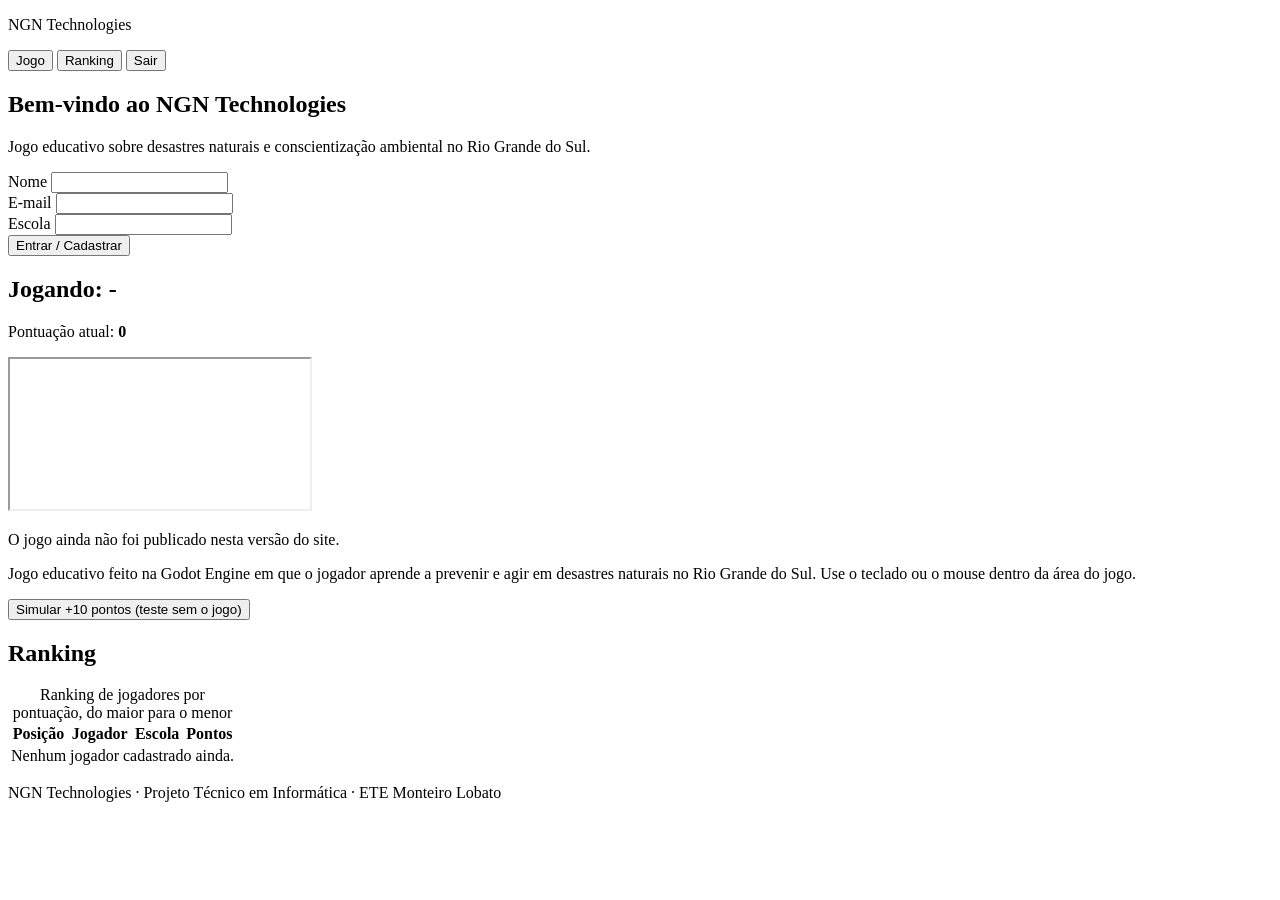
==== index.html @ a427495f "Adiciona jogo Cidade Resiliente (Godot web) Co-Authored-By: Claude Opus 5.5 <noreply@anthropic.com>" ====
<!DOCTYPE html>
<html lang="pt-BR">
<head>
<meta charset="UTF-8">
<meta name="viewport" content="width=device-width, initial-scale=1.0">
<title>NGN Technologies</title>
<meta name="description" content="Jogo educativo de conscientização ambiental e prevenção de desastres naturais para jovens do RS.">
<!-- Critério 4: favicon vazio evita o 404 vermelho de /favicon.ico no console -->
<link rel="icon" href="data:,">
<link rel="stylesheet" href="styles.css?v=2">
</head>
<body>
<header class="topbar">
  <p class="logo">NGN <span>Technologies</span></p>
  <nav aria-label="Navegação principal">
    <button type="button" class="nav-btn" data-target="tela-jogo">Jogo</button>
    <button type="button" class="nav-btn" data-target="tela-ranking">Ranking</button>
    <button type="button" class="nav-btn" id="btn-sair">Sair</button>
  </nav>
</header>

<main>

  <!-- TELA 1: LOGIN / CADASTRO -->
  <section id="tela-login" class="tela">
    <h1>Bem-vindo ao NGN Technologies</h1>
    <p>Jogo educativo sobre desastres naturais e conscientização ambiental no Rio Grande do Sul.</p>

    <form id="form-auth" novalidate>
      <div class="campo">
        <label for="nome">Nome</label>
        <input type="text" id="nome" name="nome" required minlength="2" autocomplete="name">
      </div>
      <div class="campo">
        <label for="email">E-mail</label>
        <input type="email" id="email" name="email" required autocomplete="email">
      </div>
      <div class="campo">
        <label for="escola">Escola</label>
        <input type="text" id="escola" name="escola" autocomplete="organization">
      </div>
      <button type="submit" class="btn-primario">Entrar / Cadastrar</button>
      <p id="auth-feedback" role="status" aria-live="polite"></p>
    </form>
  </section>

  <!-- TELA 2: JOGO -->
  <section id="tela-jogo" class="tela oculta">
    <h1>Jogando: <span id="jogador-nome">-</span></h1>
    <p>Pontuação atual: <strong id="jogador-pontos">0</strong></p>

    <!--
      Export HTML5 do Godot fica em godot/ (index.html/js/wasm/pck).
      O iframe isola o canvas e o teclado do Godot da página: os forms e
      botões daqui continuam com preventDefault() (critério 2).
      O src é preenchido pelo script.js só quando a tela do jogo abre,
      para o Godot não iniciar escondido num iframe de tamanho zero.
    -->
    <div class="jogo-embed">
      <iframe id="jogo-frame" class="oculta" data-src="godot/index.html"
              title="Jogo NGN Technologies: conscientização ambiental e prevenção de desastres naturais"
              aria-describedby="jogo-descricao" allow="autoplay; fullscreen"></iframe>
      <p id="jogo-placeholder">O jogo ainda não foi publicado nesta versão do site.</p>
    </div>
    <!-- Critério 5: texto alternativo do jogo para leitores de tela -->
    <p id="jogo-descricao" class="sr-only">Jogo educativo feito na Godot Engine em que o jogador aprende a prevenir e agir em desastres naturais no Rio Grande do Sul. Use o teclado ou o mouse dentro da área do jogo.</p>

    <button type="button" id="btn-simular-pontos" class="btn-secundario">Simular +10 pontos (teste sem o jogo)</button>
    <p id="jogo-feedback" role="status" aria-live="polite"></p>
  </section>

  <!-- TELA 3: RANKING -->
  <section id="tela-ranking" class="tela oculta">
    <h1>Ranking</h1>
    <table>
      <caption class="sr-only">Ranking de jogadores por pontuação, do maior para o menor</caption>
      <thead>
        <tr><th scope="col">Posição</th><th scope="col">Jogador</th><th scope="col">Escola</th><th scope="col">Pontos</th></tr>
      </thead>
      <tbody id="ranking-corpo">
        <tr><td colspan="4">Nenhum jogador cadastrado ainda.</td></tr>
      </tbody>
    </table>
  </section>

</main>

<footer>
  <p>NGN Technologies &middot; Projeto Técnico em Informática &middot; ETE Monteiro Lobato</p>
</footer>

<script src="script.js?v=2"></script>
</body>
</html>
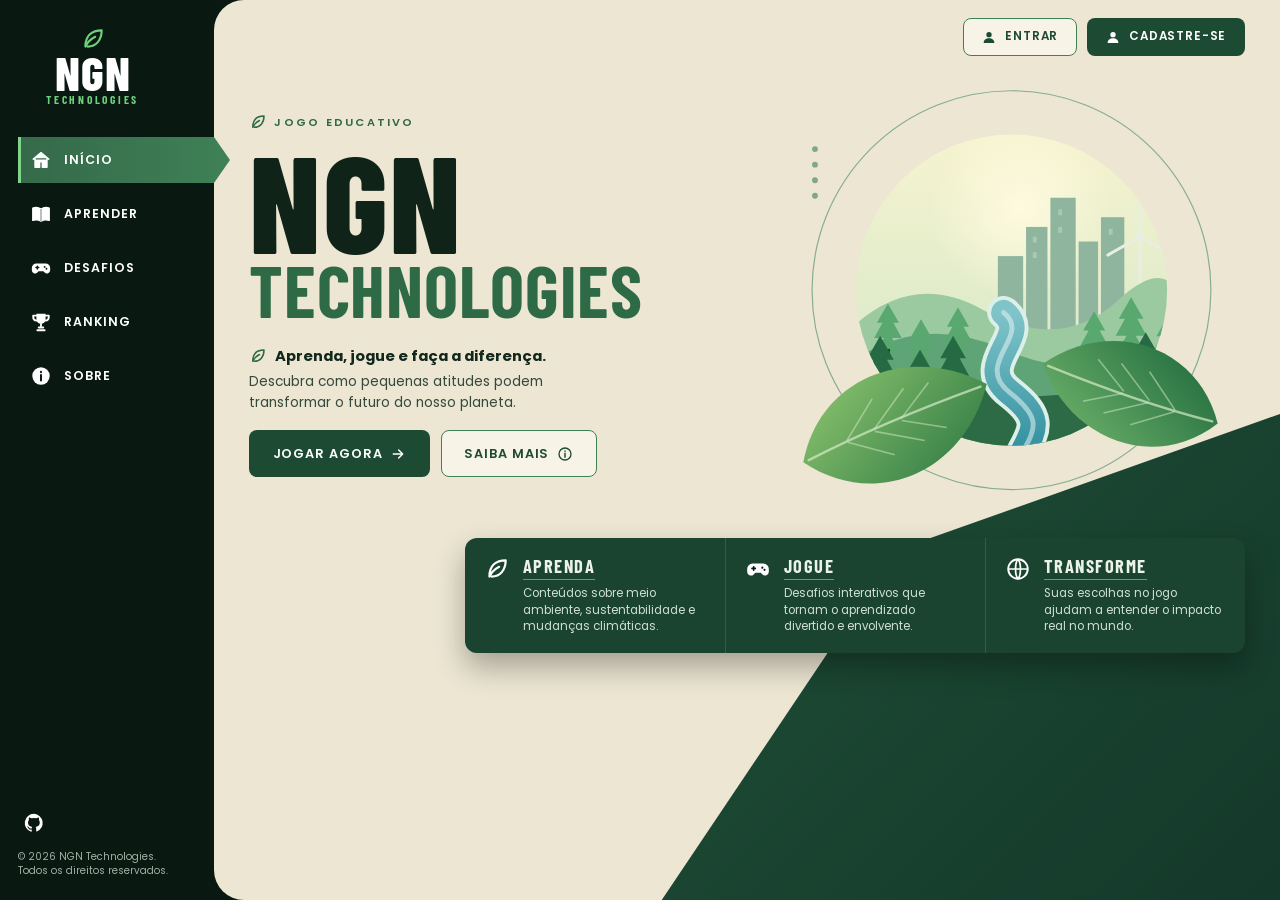
==== commit 0574c257: "Atualiza site: novo layout, estilos, script, README e fontes locais Co-Authored-By: Claude Opus 5.5 " ====
--- a/index.html
+++ b/index.html
@@ -5,90 +5,423 @@
 <meta name="viewport" content="width=device-width, initial-scale=1.0">
 <title>NGN Technologies</title>
 <meta name="description" content="Jogo educativo de conscientização ambiental e prevenção de desastres naturais para jovens do RS.">
+<meta name="theme-color" content="#0a1812">
 <!-- Critério 4: favicon vazio evita o 404 vermelho de /favicon.ico no console -->
 <link rel="icon" href="data:,">
-<link rel="stylesheet" href="styles.css?v=2">
+<!-- O número depois de ?v= sobe a cada mudança, para o navegador não usar CSS/JS antigo em cache -->
+<link rel="stylesheet" href="styles.css?v=4">
 </head>
-<body>
-<header class="topbar">
-  <p class="logo">NGN <span>Technologies</span></p>
-  <nav aria-label="Navegação principal">
-    <button type="button" class="nav-btn" data-target="tela-jogo">Jogo</button>
-    <button type="button" class="nav-btn" data-target="tela-ranking">Ranking</button>
-    <button type="button" class="nav-btn" id="btn-sair">Sair</button>
-  </nav>
-</header>
-
-<main>
-
-  <!-- TELA 1: LOGIN / CADASTRO -->
-  <section id="tela-login" class="tela">
-    <h1>Bem-vindo ao NGN Technologies</h1>
-    <p>Jogo educativo sobre desastres naturais e conscientização ambiental no Rio Grande do Sul.</p>
-
-    <form id="form-auth" novalidate>
-      <div class="campo">
-        <label for="nome">Nome</label>
-        <input type="text" id="nome" name="nome" required minlength="2" autocomplete="name">
+<body data-tela="tela-inicio">
+<a class="pular" href="#conteudo">Ir para o conteúdo</a>
+
+<!-- Ícones e ilustração reutilizados na página -->
+<svg width="0" height="0" style="position:absolute" aria-hidden="true" focusable="false">
+  <defs>
+    <linearGradient id="g-ceu" x1="0" y1="0" x2="0" y2="1"><stop offset="0" stop-color="#f6f3cf"/><stop offset="1" stop-color="#cfe6c8"/></linearGradient>
+    <radialGradient id="g-sol" cx=".5" cy=".5" r=".5"><stop offset="0" stop-color="#fffbe0" stop-opacity=".95"/><stop offset="1" stop-color="#fffbe0" stop-opacity="0"/></radialGradient>
+    <linearGradient id="g-rio" x1="0" y1="0" x2="0" y2="1"><stop offset="0" stop-color="#7fc4c9"/><stop offset="1" stop-color="#2c8c9c"/></linearGradient>
+    <linearGradient id="g-folha" x1="0" y1="0" x2="1" y2="1"><stop offset="0" stop-color="#8cc46e"/><stop offset="1" stop-color="#2f7a44"/></linearGradient>
+    <linearGradient id="g-folha2" x1="1" y1="0" x2="0" y2="1"><stop offset="0" stop-color="#6fb36a"/><stop offset="1" stop-color="#1f6a3e"/></linearGradient>
+    <clipPath id="c-disco"><circle cx="240" cy="215" r="160"/></clipPath>
+    <symbol id="pino" viewBox="0 0 24 40"><path d="M12 0l8 14h-4l6 11H15l5 9H4l5-9H2l6-11H4z" fill="currentColor"/><rect x="10.5" y="33" width="3" height="7" fill="#26402c"/></symbol>
+  </defs>
+
+  <!-- Ilustração redonda (folhas, cidade, rio, turbina eólica) -->
+  <symbol id="arte" viewBox="0 0 480 440">
+    <circle cx="240" cy="215" r="205" fill="none" stroke="#86ad8f" stroke-width="1.2"/>
+    <g fill="#7fa88a"><circle cx="38" cy="70" r="3"/><circle cx="38" cy="86" r="3"/><circle cx="38" cy="102" r="3"/><circle cx="38" cy="118" r="3"/></g>
+    <circle cx="240" cy="215" r="160" fill="url(#g-ceu)"/>
+    <g clip-path="url(#c-disco)">
+      <circle cx="250" cy="130" r="95" fill="url(#g-sol)"/>
+      <!-- cidade ao fundo -->
+      <g fill="#8fb59f"><rect x="255" y="150" width="22" height="110"/><rect x="280" y="120" width="26" height="140"/><rect x="309" y="165" width="20" height="95"/><rect x="332" y="140" width="24" height="120"/><rect x="226" y="180" width="26" height="80"/></g>
+      <g fill="#a9c9b3"><rect x="262" y="160" width="4" height="6"/><rect x="262" y="176" width="4" height="6"/><rect x="288" y="132" width="4" height="6"/><rect x="288" y="150" width="4" height="6"/><rect x="340" y="152" width="4" height="6"/></g>
+      <!-- turbina eólica -->
+      <g stroke="#e9efe0" stroke-width="3" stroke-linecap="round"><path d="M372 250V160"/><path d="M372 160l0-38M372 160l33 19M372 160l-33 19"/></g>
+      <circle cx="372" cy="160" r="4" fill="#e9efe0"/>
+      <!-- colinas -->
+      <path d="M60 270Q130 190 210 235T350 225T420 250V380H60Z" fill="#9ccaa0"/>
+      <path d="M60 300Q140 235 230 275T400 270V380H60Z" fill="#5fa476"/>
+      <!-- floresta -->
+      <path d="M60 322Q130 288 200 312T330 312T420 322V380H60Z" fill="#2c6b46"/>
+      <g color="#58a870"><use href="#pino" x="96" y="228" width="34" height="58"/><use href="#pino" x="132" y="244" width="30" height="52"/><use href="#pino" x="168" y="232" width="34" height="58"/><use href="#pino" x="308" y="236" width="34" height="58"/><use href="#pino" x="344" y="222" width="38" height="64"/><use href="#pino" x="384" y="244" width="30" height="52"/></g>
+      <g color="#256a43"><use href="#pino" x="84" y="262" width="42" height="70"/><use href="#pino" x="128" y="276" width="36" height="60"/><use href="#pino" x="160" y="262" width="40" height="66"/><use href="#pino" x="318" y="268" width="40" height="66"/><use href="#pino" x="356" y="258" width="44" height="74"/><use href="#pino" x="396" y="276" width="34" height="58"/></g>
+      <!-- rio -->
+      <path d="M232 238C262 262 200 290 238 320S262 360 246 392" fill="none" stroke="#dcefe8" stroke-width="34" stroke-linecap="round"/>
+      <path d="M232 238C262 262 200 290 238 320S262 360 246 392" fill="none" stroke="url(#g-rio)" stroke-width="26" stroke-linecap="round"/>
+      <path d="M232 238C262 262 200 290 238 320S262 360 246 392" fill="none" stroke="#e6f5f2" stroke-opacity=".55" stroke-width="5" stroke-linecap="round"/>
+    </g>
+    <!-- folhas grandes na frente -->
+    <g transform="translate(26 392) rotate(-22)">
+      <path d="M0 0C50-78 150-70 205-4C150 72 50 74 0 0Z" fill="url(#g-folha)"/>
+      <path d="M6 0C70-6 140-6 198-4" fill="none" stroke="#d6ecc8" stroke-width="2.5" stroke-linecap="round" stroke-opacity=".7"/>
+      <path d="M50-4l40-30M80-4l44-28M110-4l40-24M50-2l40 30M80-2l44 28M110-2l40 24" stroke="#d6ecc8" stroke-width="1.6" stroke-opacity=".5" fill="none"/>
+    </g>
+    <g transform="translate(452 352) rotate(-160)">
+      <path d="M0 0C46-72 140-66 190-4C140 66 46 68 0 0Z" fill="url(#g-folha2)"/>
+      <path d="M6 0C66-6 130-6 184-4" fill="none" stroke="#d6ecc8" stroke-width="2.5" stroke-linecap="round" stroke-opacity=".7"/>
+      <path d="M46-4l38-28M74-4l40-26M102-4l36-22M46-2l38 28M74-2l40 26M102-2l36 22" stroke="#d6ecc8" stroke-width="1.6" stroke-opacity=".5" fill="none"/>
+    </g>
+  </symbol>
+
+  <!-- Ícones -->
+  <symbol id="i-folha" viewBox="0 0 24 24"><path d="M5 19C5 9 11 4 20 4c0 9-5 15-13 15M5 19c2-4 5-7 9-9" fill="none" stroke="currentColor" stroke-width="2" stroke-linecap="round" stroke-linejoin="round"/></symbol>
+  <symbol id="i-casa" viewBox="0 0 24 24"><path d="M3 11.5L12 4l9 7.5M5.5 10v10h5v-6h3v6h5V10" fill="currentColor" stroke="currentColor" stroke-width="1.6" stroke-linejoin="round"/></symbol>
+  <symbol id="i-livro" viewBox="0 0 24 24"><path d="M3 5.5C5.5 4.5 9 4.5 12 6.5c3-2 6.500-2 9-1V19c-2.500-1-6-1-9 1-3-2-6.500-2-9-1z" fill="currentColor" stroke="currentColor" stroke-width="1.4" stroke-linejoin="round"/><path d="M12 6.500V20" stroke="#0a1812" stroke-width="1.2" opacity=".5"/></symbol>
+  <symbol id="i-controle" viewBox="0 0 24 24"><path d="M7 7h10a5 5 0 015 5v2.500a3.500 3.500 0 01-6 2.400L14.500 15.500h-5L8 17a3.500 3.500 0 01-6-2.500V12a5 5 0 015-5z" fill="currentColor"/><path d="M8 10v3M6.500 11.500h3" stroke="#0a1812" stroke-width="1.600" stroke-linecap="round"/><circle cx="16" cy="10.800" r="1" fill="#0a1812"/><circle cx="18" cy="12.800" r="1" fill="#0a1812"/></symbol>
+  <symbol id="i-trofeu" viewBox="0 0 24 24"><path d="M7 3h10v6a5 5 0 01-10 0z" fill="currentColor"/><path d="M7 5H3.500v1.500A4 4 0 007.200 10.500M17 5h3.500v1.500a4 4 0 01-3.700 4M12 14v4M8 21h8M9.500 18h5" fill="none" stroke="currentColor" stroke-width="2" stroke-linecap="round" stroke-linejoin="round"/></symbol>
+  <symbol id="i-info" viewBox="0 0 24 24"><circle cx="12" cy="12" r="9.500" fill="currentColor"/><path d="M12 11v6M12 7.500v.5" stroke="#0a1812" stroke-width="2.200" stroke-linecap="round"/></symbol>
+  <symbol id="i-info-o" viewBox="0 0 24 24"><circle cx="12" cy="12" r="9" fill="none" stroke="currentColor" stroke-width="2"/><path d="M12 11v6M12 7.500v.5" stroke="currentColor" stroke-width="2.200" stroke-linecap="round"/></symbol>
+  <symbol id="i-globo" viewBox="0 0 24 24"><circle cx="12" cy="12" r="9" fill="none" stroke="currentColor" stroke-width="1.800"/><path d="M3 12h18M12 3c3 3 3 15 0 18M12 3c-3 3-3 15 0 18" fill="none" stroke="currentColor" stroke-width="1.600"/></symbol>
+  <symbol id="i-nuvem" viewBox="0 0 24 24"><path d="M7 15a4 4 0 010-8 5 5 0 019.500 1A3.500 3.500 0 0117 15z" fill="currentColor"/><path d="M12.500 14l-2 3.500h3l-2 3.500" fill="none" stroke="currentColor" stroke-width="1.800" stroke-linecap="round" stroke-linejoin="round"/></symbol>
+  <symbol id="i-broto" viewBox="0 0 24 24"><path d="M12 21v-9M12 12c0-4-3-6-7-6 0 4 3 6 7 6zM12 14c0-3.500 2.500-5.500 7-5.500 0 3.500-3 5.500-7 5.500z" fill="none" stroke="currentColor" stroke-width="1.900" stroke-linecap="round" stroke-linejoin="round"/></symbol>
+  <symbol id="i-mapa" viewBox="0 0 24 24"><path d="M12 21s-6.500-6-6.500-11a6.500 6.500 0 0113 0c0 5-6.500 11-6.500 11z" fill="none" stroke="currentColor" stroke-width="1.900" stroke-linejoin="round"/><circle cx="12" cy="10" r="2.400" fill="currentColor"/></symbol>
+  <symbol id="i-gota" viewBox="0 0 24 24"><path d="M12 3c4 5 6 8 6 11a6 6 0 01-12 0c0-3 2-6 6-11z" fill="currentColor"/></symbol>
+  <symbol id="i-escudo" viewBox="0 0 24 24"><path d="M12 3l8 3v6c0 5-3.500 8-8 9-4.500-1-8-4-8-9V6z" fill="currentColor"/><path d="M8.500 12l2.500 2.500 4.500-5" fill="none" stroke="#fff" stroke-width="1.800" stroke-linecap="round" stroke-linejoin="round"/></symbol>
+  <symbol id="i-capelo" viewBox="0 0 24 24"><path d="M12 4L2 9l10 5 10-5z" fill="currentColor"/><path d="M6 12v4.500c0 1.500 2.700 3 6 3s6-1.500 6-3V12" fill="none" stroke="currentColor" stroke-width="1.800"/></symbol>
+  <symbol id="i-pessoas" viewBox="0 0 24 24"><circle cx="8" cy="8" r="3.200" fill="currentColor"/><circle cx="17" cy="9" r="2.600" fill="currentColor"/><path d="M2 20c0-3.800 2.700-6 6-6s6 2.200 6 6zM14.500 20c.2-2.600 1.800-4.500 4.500-4.500 2 0 3.200 1 3.500 4.500z" fill="currentColor"/></symbol>
+  <symbol id="i-usuario" viewBox="0 0 24 24"><circle cx="12" cy="8.500" r="4" fill="currentColor"/><path d="M4 21c0-4.500 3.500-7 8-7s8 2.500 8 7z" fill="currentColor"/></symbol>
+  <symbol id="i-seta" viewBox="0 0 24 24"><path d="M5 12h14M13 6l6 6-6 6" fill="none" stroke="currentColor" stroke-width="2.200" stroke-linecap="round" stroke-linejoin="round"/></symbol>
+  <symbol id="i-sair" viewBox="0 0 24 24"><path d="M10 4H5v16h5M15 8l4 4-4 4M19 12H9" fill="none" stroke="currentColor" stroke-width="2" stroke-linecap="round" stroke-linejoin="round"/></symbol>
+  <symbol id="i-github" viewBox="0 0 24 24"><path d="M12 2a10 10 0 00-3.200 19.500c.5.100.7-.2.7-.5v-1.800c-2.800.6-3.400-1.200-3.400-1.200-.5-1.200-1.100-1.500-1.100-1.500-.9-.6.100-.6.100-.6 1 .1 1.500 1 1.500 1 .9 1.500 2.400 1.100 2.900.8.100-.7.400-1.100.6-1.400-2.200-.3-4.600-1.100-4.600-5 0-1.100.4-2 1-2.700-.1-.3-.4-1.300.1-2.700 0 0 .8-.3 2.800 1a9.600 9.600 0 015 0c1.900-1.300 2.800-1 2.800-1 .5 1.400.2 2.400.1 2.700.6.700 1 1.600 1 2.700 0 3.900-2.400 4.700-4.600 5 .4.300.7.900.7 1.800v2.700c0 .3.200.6.700.5A10 10 0 0012 2z" fill="currentColor"/></symbol>
+</svg>
+
+<div class="app">
+
+  <!-- MENU LATERAL (vira barra inferior no celular) -->
+  <aside class="lateral">
+    <p class="logo">
+      <svg class="logo-folha" aria-hidden="true"><use href="#i-folha"/></svg>
+      <span class="logo-ngn">NGN</span>
+      <small>TECHNOLOGIES</small>
+    </p>
+    <nav aria-label="Navegação principal">
+      <button type="button" class="nav-btn" data-target="tela-inicio"><svg aria-hidden="true"><use href="#i-casa"/></svg><span>Início</span></button>
+      <button type="button" class="nav-btn" data-target="tela-aprender"><svg aria-hidden="true"><use href="#i-livro"/></svg><span>Aprender</span></button>
+      <button type="button" class="nav-btn" data-target="tela-jogo"><svg aria-hidden="true"><use href="#i-controle"/></svg><span>Desafios</span></button>
+      <button type="button" class="nav-btn" data-target="tela-ranking"><svg aria-hidden="true"><use href="#i-trofeu"/></svg><span>Ranking</span></button>
+      <button type="button" class="nav-btn" data-target="tela-sobre"><svg aria-hidden="true"><use href="#i-info"/></svg><span>Sobre</span></button>
+    </nav>
+    <div class="lateral-rodape">
+      <a class="social" href="https://github.com/CAVMFERWI/tcc" target="_blank" rel="noopener noreferrer" aria-label="Código do projeto no GitHub (abre em nova aba)"><svg aria-hidden="true"><use href="#i-github"/></svg></a>
+      <p>&copy; 2026 NGN Technologies.<br>Todos os direitos reservados.</p>
+    </div>
+  </aside>
+
+  <div class="coluna">
+    <!-- formas diagonais decorativas (aparecem em Início e Sobre) -->
+    <div class="formas" aria-hidden="true"><span class="forma-preta"></span><span class="forma-verde"></span></div>
+
+    <header class="topo">
+      <p class="logo logo-mobile" aria-hidden="true">
+        <svg class="logo-folha"><use href="#i-folha"/></svg>
+        <span class="logo-ngn">NGN</span>
+      </p>
+      <div class="topo-acoes">
+        <!-- Visitante -->
+        <div id="auth-visitante" class="grupo">
+          <button type="button" class="btn btn-claro" id="abrir-entrar"><svg aria-hidden="true"><use href="#i-usuario"/></svg>Entrar</button>
+          <button type="button" class="btn btn-escuro" id="abrir-cadastro"><svg aria-hidden="true"><use href="#i-usuario"/></svg>Cadastre-se</button>
+        </div>
+        <!-- Jogador logado -->
+        <div id="auth-logado" class="grupo oculta">
+          <p class="chip" aria-live="polite"><svg aria-hidden="true"><use href="#i-usuario"/></svg><span id="chip-nome">-</span><b id="chip-pontos">0</b><span class="pts">pts</span></p>
+          <button type="button" class="btn btn-escuro" id="btn-sair"><svg aria-hidden="true"><use href="#i-sair"/></svg>Sair</button>
+        </div>
       </div>
-      <div class="campo">
-        <label for="email">E-mail</label>
-        <input type="email" id="email" name="email" required autocomplete="email">
-      </div>
-      <div class="campo">
-        <label for="escola">Escola</label>
-        <input type="text" id="escola" name="escola" autocomplete="organization">
-      </div>
-      <button type="submit" class="btn-primario">Entrar / Cadastrar</button>
-      <p id="auth-feedback" role="status" aria-live="polite"></p>
-    </form>
-  </section>
-
-  <!-- TELA 2: JOGO -->
-  <section id="tela-jogo" class="tela oculta">
-    <h1>Jogando: <span id="jogador-nome">-</span></h1>
-    <p>Pontuação atual: <strong id="jogador-pontos">0</strong></p>
-
-    <!--
-      Export HTML5 do Godot fica em godot/ (index.html/js/wasm/pck).
-      O iframe isola o canvas e o teclado do Godot da página: os forms e
-      botões daqui continuam com preventDefault() (critério 2).
-      O src é preenchido pelo script.js só quando a tela do jogo abre,
-      para o Godot não iniciar escondido num iframe de tamanho zero.
-    -->
-    <div class="jogo-embed">
-      <iframe id="jogo-frame" class="oculta" data-src="godot/index.html"
-              title="Jogo NGN Technologies: conscientização ambiental e prevenção de desastres naturais"
-              aria-describedby="jogo-descricao" allow="autoplay; fullscreen"></iframe>
-      <p id="jogo-placeholder">O jogo ainda não foi publicado nesta versão do site.</p>
-    </div>
-    <!-- Critério 5: texto alternativo do jogo para leitores de tela -->
-    <p id="jogo-descricao" class="sr-only">Jogo educativo feito na Godot Engine em que o jogador aprende a prevenir e agir em desastres naturais no Rio Grande do Sul. Use o teclado ou o mouse dentro da área do jogo.</p>
-
-    <button type="button" id="btn-simular-pontos" class="btn-secundario">Simular +10 pontos (teste sem o jogo)</button>
-    <p id="jogo-feedback" role="status" aria-live="polite"></p>
-  </section>
-
-  <!-- TELA 3: RANKING -->
-  <section id="tela-ranking" class="tela oculta">
-    <h1>Ranking</h1>
-    <table>
-      <caption class="sr-only">Ranking de jogadores por pontuação, do maior para o menor</caption>
-      <thead>
-        <tr><th scope="col">Posição</th><th scope="col">Jogador</th><th scope="col">Escola</th><th scope="col">Pontos</th></tr>
-      </thead>
-      <tbody id="ranking-corpo">
-        <tr><td colspan="4">Nenhum jogador cadastrado ainda.</td></tr>
-      </tbody>
-    </table>
-  </section>
-
-</main>
-
-<footer>
-  <p>NGN Technologies &middot; Projeto Técnico em Informática &middot; ETE Monteiro Lobato</p>
-</footer>
-
-<script src="script.js?v=2"></script>
+    </header>
+
+    <main id="conteudo" tabindex="-1">
+
+      <!-- ===== INÍCIO ===== -->
+      <section id="tela-inicio" class="tela" aria-labelledby="t-inicio">
+        <div class="hero">
+          <div class="hero-texto">
+            <p class="selo"><svg aria-hidden="true"><use href="#i-folha"/></svg>Jogo educativo</p>
+            <h1 id="t-inicio" tabindex="-1"><span class="h1-ngn">NGN</span><span class="h1-tech">Technologies</span></h1>
+            <p class="tagline"><svg aria-hidden="true"><use href="#i-folha"/></svg>Aprenda, jogue e faça a diferença.</p>
+            <p class="hero-p">Descubra como pequenas atitudes podem transformar o futuro do nosso planeta.</p>
+            <div class="hero-botoes">
+              <button type="button" class="btn btn-escuro btn-grande" data-ir="tela-jogo">Jogar agora<svg aria-hidden="true"><use href="#i-seta"/></svg></button>
+              <button type="button" class="btn btn-claro btn-grande" data-ir="tela-sobre">Saiba mais<svg aria-hidden="true"><use href="#i-info-o"/></svg></button>
+            </div>
+          </div>
+          <div class="hero-arte">
+            <svg viewBox="0 0 480 440" role="img" aria-label="Ilustração de um círculo com cidade, floresta, rio e turbina eólica entre duas grandes folhas"><use href="#arte"/></svg>
+          </div>
+        </div>
+
+        <ul class="tres">
+          <li><svg aria-hidden="true"><use href="#i-folha"/></svg><div><h2>Aprenda</h2><p>Conteúdos sobre meio ambiente, sustentabilidade e mudanças climáticas.</p></div></li>
+          <li><svg aria-hidden="true"><use href="#i-controle"/></svg><div><h2>Jogue</h2><p>Desafios interativos que tornam o aprendizado divertido e envolvente.</p></div></li>
+          <li><svg aria-hidden="true"><use href="#i-globo"/></svg><div><h2>Transforme</h2><p>Suas escolhas no jogo ajudam a entender o impacto real no mundo.</p></div></li>
+        </ul>
+      </section>
+
+      <!-- ===== APRENDER ===== -->
+      <section id="tela-aprender" class="tela oculta" aria-labelledby="t-aprender">
+        <header class="cab-pagina">
+          <div class="cab-texto">
+            <p class="selo"><svg aria-hidden="true"><use href="#i-livro"/></svg>Aprender</p>
+            <h1 id="t-aprender" class="titulo-grande" tabindex="-1">Aprender</h1>
+            <p class="sub">Explore conteúdos sobre mudanças climáticas, sustentabilidade, desastres naturais e prevenção de riscos.</p>
+          </div>
+          <div class="cab-arte" aria-hidden="true"><svg viewBox="0 0 480 440"><use href="#arte"/></svg></div>
+        </header>
+
+        <ul class="modulos">
+          <li class="modulo" data-id="clima">
+            <span class="modulo-icone"><svg aria-hidden="true"><use href="#i-globo"/></svg></span>
+            <h2>Mudanças climáticas</h2>
+            <p>Entenda causas, efeitos e impactos no planeta.</p>
+            <span class="selo-ok oculta">Concluído</span>
+            <button type="button" class="btn btn-mini" data-modulo="clima">Ver módulo<svg aria-hidden="true"><use href="#i-seta"/></svg></button>
+          </li>
+          <li class="modulo" data-id="desastres">
+            <span class="modulo-icone"><svg aria-hidden="true"><use href="#i-nuvem"/></svg></span>
+            <h2>Desastres naturais</h2>
+            <p>Aprenda sobre enchentes, secas, deslizamentos e prevenção.</p>
+            <span class="selo-ok oculta">Concluído</span>
+            <button type="button" class="btn btn-mini" data-modulo="desastres">Ver módulo<svg aria-hidden="true"><use href="#i-seta"/></svg></button>
+          </li>
+          <li class="modulo" data-id="sustentabilidade">
+            <span class="modulo-icone"><svg aria-hidden="true"><use href="#i-broto"/></svg></span>
+            <h2>Sustentabilidade</h2>
+            <p>Descubra práticas sustentáveis para o dia a dia.</p>
+            <span class="selo-ok oculta">Concluído</span>
+            <button type="button" class="btn btn-mini" data-modulo="sustentabilidade">Ver módulo<svg aria-hidden="true"><use href="#i-seta"/></svg></button>
+          </li>
+          <li class="modulo" data-id="biomas">
+            <span class="modulo-icone"><svg aria-hidden="true"><use href="#i-mapa"/></svg></span>
+            <h2>Biomas do RS</h2>
+            <p>Conheça o Pampa, a Mata Atlântica e sua importância.</p>
+            <span class="selo-ok oculta">Concluído</span>
+            <button type="button" class="btn btn-mini" data-modulo="biomas">Ver módulo<svg aria-hidden="true"><use href="#i-seta"/></svg></button>
+          </li>
+        </ul>
+
+        <div class="aprender-linha">
+          <div class="cartao-claro destaques">
+            <h2 class="rotulo"><svg aria-hidden="true"><use href="#i-folha"/></svg>Destaques</h2>
+            <ul>
+              <li><button type="button" data-modulo="sustentabilidade"><span class="modulo-icone pequeno"><svg aria-hidden="true"><use href="#i-broto"/></svg></span><span><b>Ações sustentáveis</b><small>Pequenas atitudes que fazem grande diferença no planeta.</small></span></button></li>
+              <li><button type="button" data-modulo="desastres"><span class="modulo-icone pequeno"><svg aria-hidden="true"><use href="#i-gota"/></svg></span><span><b>Como agir em enchentes</b><small>Dicas de prevenção e segurança para proteger vidas.</small></span></button></li>
+              <li><button type="button" data-modulo="biomas"><span class="modulo-icone pequeno"><svg aria-hidden="true"><use href="#i-mapa"/></svg></span><span><b>Impacto ambiental no RS</b><small>Entenda os principais desafios ambientais do nosso estado.</small></span></button></li>
+            </ul>
+          </div>
+
+          <div class="cartao-escuro progresso">
+            <h2 class="rotulo"><svg aria-hidden="true"><use href="#i-folha"/></svg>Seu progresso</h2>
+            <div class="progresso-corpo">
+              <svg class="anel" viewBox="0 0 72 72" role="img" aria-labelledby="anel-txt">
+                <title id="anel-txt">Módulos concluídos</title>
+                <circle cx="36" cy="36" r="30" fill="none" stroke="#2c5a43" stroke-width="7"/>
+                <circle id="anel-valor" cx="36" cy="36" r="30" fill="none" stroke="#7fd68a" stroke-width="7" stroke-linecap="round" stroke-dasharray="188.5" stroke-dashoffset="188.5" transform="rotate(-90 36 36)"/>
+                <text id="anel-num" x="36" y="42" text-anchor="middle">0/4</text>
+              </svg>
+              <div>
+                <p class="mini-label">Módulos concluídos</p>
+                <div class="barra" aria-hidden="true"><span id="barra-modulos"></span></div>
+                <p id="progresso-nota" class="mini-nota">Entre para salvar seu progresso.</p>
+              </div>
+            </div>
+          </div>
+        </div>
+      </section>
+
+      <!-- ===== DESAFIOS (JOGO) ===== -->
+      <section id="tela-jogo" class="tela oculta" aria-labelledby="t-jogo">
+        <header class="cab-pagina cab-simples">
+          <div class="cab-texto">
+            <p class="selo"><svg aria-hidden="true"><use href="#i-controle"/></svg>Missão 1</p>
+            <h1 id="t-jogo" class="titulo-grande" tabindex="-1">Desafios</h1>
+            <p class="sub">Cidade Resiliente: prepare a cidade antes da tempestade, escolhendo bem onde gastar a verba.</p>
+          </div>
+        </header>
+
+        <!-- Para quem ainda não entrou -->
+        <div id="jogo-bloqueado" class="aviso-login">
+          <svg aria-hidden="true"><use href="#i-escudo"/></svg>
+          <div>
+            <h2>Entre para jogar</h2>
+            <p>Sua pontuação fica salva no seu perfil e aparece no Ranking. Leva menos de um minuto.</p>
+            <div class="grupo">
+              <button type="button" class="btn btn-escuro" data-abrir="dlg-cadastro">Cadastre-se</button>
+              <button type="button" class="btn btn-claro" data-abrir="dlg-entrar">Já tenho conta</button>
+            </div>
+          </div>
+        </div>
+
+        <!-- Para quem já entrou -->
+        <div id="jogo-area" class="oculta">
+          <p class="jogo-info">Jogando como <strong id="jogador-nome">-</strong> &middot; Pontuação acumulada: <strong id="jogador-pontos">0</strong></p>
+          <!--
+            Export HTML5 do Godot fica em godot/ (index.html/js/wasm/pck).
+            O iframe isola o canvas e o teclado do Godot da página: os forms e
+            botões daqui continuam com preventDefault() (critério 2).
+            O src só é preenchido quando a tela do jogo abre.
+          -->
+          <div class="jogo-embed">
+            <iframe id="jogo-frame" class="oculta" data-src="godot/index.html"
+                    title="Jogo NGN Technologies: Missão 1, Cidade Resiliente"
+                    aria-describedby="jogo-descricao" allow="autoplay; fullscreen"></iframe>
+            <p id="jogo-placeholder">O jogo ainda não foi publicado nesta versão do site.</p>
+          </div>
+          <!-- Critério 5: texto alternativo do jogo para leitores de tela -->
+          <p id="jogo-descricao" class="sr-only">Jogo educativo feito na Godot Engine em que o jogador prepara uma cidade para uma tempestade ao longo de cinco dias, escolhendo uma entre três ações por dia, cada uma com um custo. Use o mouse ou o toque dentro da área do jogo.</p>
+          <p id="jogo-feedback" role="status" aria-live="polite"></p>
+        </div>
+
+        <ol class="como-jogar">
+          <li><b>1</b><span>Ouça o Sérgio e veja o evento do dia.</span></li>
+          <li><b>2</b><span>Escolha <em>uma</em> entre três ações. Cada uma tem um custo.</span></li>
+          <li><b>3</b><span>Em 5 dias, a tempestade chega e testa a cidade.</span></li>
+          <li><b>4</b><span>Seus pontos vão direto para o Ranking.</span></li>
+        </ol>
+      </section>
+
+      <!-- ===== RANKING ===== -->
+      <section id="tela-ranking" class="tela oculta" aria-labelledby="t-ranking">
+        <header class="cab-pagina">
+          <div class="cab-texto">
+            <p class="selo"><svg aria-hidden="true"><use href="#i-trofeu"/></svg>Ranking</p>
+            <h1 id="t-ranking" class="titulo-grande" tabindex="-1">Ranking</h1>
+            <p class="sub">Veja os jogadores que mais estão fazendo a diferença! Quanto mais você aprende e joga, maior será seu impacto no planeta.</p>
+          </div>
+          <div class="cab-arte" aria-hidden="true"><svg viewBox="0 0 480 440"><use href="#arte"/></svg></div>
+        </header>
+
+        <div class="rank-grade">
+          <div class="rank-tabela">
+            <p class="aba"><svg aria-hidden="true"><use href="#i-globo"/></svg>Global</p>
+            <div class="tabela-caixa">
+              <table>
+                <caption class="sr-only">Ranking de jogadores por pontuação, do maior para o menor</caption>
+                <thead>
+                  <tr><th scope="col">Posição</th><th scope="col">Jogador</th><th scope="col">Nível</th><th scope="col">Pontos</th><th scope="col">Conquistas</th></tr>
+                </thead>
+                <tbody id="ranking-corpo">
+                  <tr><td colspan="5">Nenhum jogador cadastrado ainda.</td></tr>
+                </tbody>
+              </table>
+            </div>
+          </div>
+          <aside class="rank-lado" id="rank-lado" aria-label="Sua posição"></aside>
+        </div>
+        <p class="nota">O ranking é salvo neste navegador. A sincronização entre aparelhos e escolas é uma melhoria futura. Nível = 1 + 1 a cada 150 pontos; conquistas aos 1, 300 e 600 pontos.</p>
+      </section>
+
+      <!-- ===== SOBRE ===== -->
+      <section id="tela-sobre" class="tela oculta" aria-labelledby="t-sobre">
+        <div class="sobre-topo">
+          <div class="sobre-texto">
+            <h1 id="t-sobre" class="titulo-sobre" tabindex="-1">Tecnologia e educação para um futuro sustentável.</h1>
+            <p>O NGN Technologies (Next Gen Nature) é um jogo educativo criado para conscientizar crianças e adolescentes sobre sustentabilidade, mudanças climáticas e prevenção de desastres naturais. Nosso objetivo é transformar o aprendizado em uma experiência mais interativa, divertida e significativa.</p>
+          </div>
+          <div class="sobre-arte" aria-hidden="true"><svg viewBox="0 0 480 440"><use href="#arte"/></svg></div>
+        </div>
+
+        <div class="sobre-duplo">
+          <article class="cartao-claro">
+            <h2 class="titulo-card"><svg aria-hidden="true"><use href="#i-folha"/></svg>O que é o NGN?</h2>
+            <p>O NGN Technologies é um projeto desenvolvido por estudantes do Curso Técnico em Informática da Escola Técnica Estadual Monteiro Lobato. Seu objetivo é utilizar a gamificação para ensinar práticas sustentáveis e ampliar o conhecimento sobre questões ambientais.</p>
+          </article>
+          <article class="cartao-claro">
+            <h2 class="titulo-card"><svg aria-hidden="true"><use href="#i-pessoas"/></svg>Público-alvo</h2>
+            <p>O projeto é voltado principalmente para crianças e adolescentes do Rio Grande do Sul, buscando tornar o aprendizado mais acessível e envolvente.</p>
+          </article>
+        </div>
+
+        <h2 class="rotulo rotulo-grande"><svg aria-hidden="true"><use href="#i-folha"/></svg>Objetivos do projeto</h2>
+        <ul class="objetivos">
+          <li><span class="obj-icone"><svg aria-hidden="true"><use href="#i-folha"/></svg></span><div><h3>Conscientizar</h3><p>Promover a educação ambiental e incentivar atitudes sustentáveis.</p></div></li>
+          <li><span class="obj-icone"><svg aria-hidden="true"><use href="#i-controle"/></svg></span><div><h3>Aprender jogando</h3><p>Transformar conteúdos sobre meio ambiente em desafios interativos.</p></div></li>
+          <li><span class="obj-icone"><svg aria-hidden="true"><use href="#i-escudo"/></svg></span><div><h3>Prevenir desastres</h3><p>Ensinar formas de prevenção e preparação para eventos climáticos extremos.</p></div></li>
+          <li><span class="obj-icone"><svg aria-hidden="true"><use href="#i-capelo"/></svg></span><div><h3>Apoiar a educação</h3><p>Oferecer uma ferramenta complementar para escolas e comunidades.</p></div></li>
+        </ul>
+
+        <div class="banda">
+          <div class="banda-visao">
+            <span class="banda-icone"><svg aria-hidden="true"><use href="#i-broto"/></svg></span>
+            <div>
+              <h2>Nossa visão</h2>
+              <p>Acreditamos que pequenas ações podem gerar grandes mudanças. Por isso, queremos unir tecnologia e educação para formar uma geração mais consciente e preparada para os desafios ambientais do futuro.</p>
+            </div>
+          </div>
+          <div class="banda-dev">
+            <svg aria-hidden="true"><use href="#i-pessoas"/></svg>
+            <div>
+              <h2>Desenvolvido por</h2>
+              <p><b>Cássio Sousa Silva</b><br><b>Sérgio Luiz Della-Flora Magalhães</b></p>
+              <p>Curso Técnico em Informática<br>Escola Técnica Estadual Monteiro Lobato &ndash; Taquara/RS</p>
+            </div>
+          </div>
+        </div>
+        <p class="nota">Seus dados (nome, e-mail, escola e pontos) ficam apenas no seu navegador e não são enviados a nenhum servidor.</p>
+      </section>
+
+    </main>
+
+    <p class="rodape-mobile">&copy; 2026 NGN Technologies. Todos os direitos reservados.</p>
+  </div>
+</div>
+
+<!-- MODAL: ENTRAR -->
+<dialog id="dlg-entrar" class="modal" aria-labelledby="t-entrar">
+  <form id="form-entrar" method="dialog" novalidate>
+    <button type="button" class="fechar" data-fechar aria-label="Fechar">&times;</button>
+    <h2 id="t-entrar">Bem-vindo de volta!</h2>
+    <p class="mudo">Use o e-mail do seu cadastro.</p>
+    <div class="campo">
+      <label for="entrar-email">E-mail</label>
+      <input type="email" id="entrar-email" name="email" required autocomplete="email">
+    </div>
+    <button type="submit" class="btn btn-verde btn-bloco">Entrar</button>
+    <p id="entrar-feedback" class="feedback" role="status" aria-live="polite"></p>
+    <p class="troca">Ainda não tem uma conta? <button type="button" class="link" data-abrir="dlg-cadastro">Cadastre-se</button></p>
+  </form>
+</dialog>
+
+<!-- MODAL: CADASTRO -->
+<dialog id="dlg-cadastro" class="modal" aria-labelledby="t-cadastro">
+  <form id="form-cadastro" method="dialog" novalidate>
+    <button type="button" class="fechar" data-fechar aria-label="Fechar">&times;</button>
+    <h2 id="t-cadastro">Comece agora</h2>
+    <p class="mudo">Crie seu perfil de jogador.</p>
+    <div class="campo">
+      <label for="nome">Nome</label>
+      <input type="text" id="nome" name="nome" required minlength="2" autocomplete="name">
+    </div>
+    <div class="campo">
+      <label for="email">E-mail</label>
+      <input type="email" id="email" name="email" required autocomplete="email">
+    </div>
+    <div class="campo">
+      <label for="escola">Escola <span class="mudo">(opcional)</span></label>
+      <input type="text" id="escola" name="escola" autocomplete="organization">
+    </div>
+    <button type="submit" class="btn btn-verde btn-bloco">Criar conta e jogar</button>
+    <p id="auth-feedback" class="feedback" role="status" aria-live="polite"></p>
+    <p class="troca">Já tem uma conta? <button type="button" class="link" data-abrir="dlg-entrar">Entrar</button></p>
+  </form>
+</dialog>
+
+<!-- MODAL: MÓDULO DE APRENDIZADO (preenchido pelo script.js) -->
+<dialog id="dlg-modulo" class="modal modal-largo" aria-labelledby="modulo-titulo">
+  <div class="modulo-conteudo">
+    <button type="button" class="fechar" data-fechar aria-label="Fechar">&times;</button>
+    <p class="selo"><svg aria-hidden="true"><use href="#i-livro"/></svg>Aprender</p>
+    <h2 id="modulo-titulo">-</h2>
+    <p id="modulo-resumo" class="mudo"></p>
+    <div id="modulo-topicos" class="modulo-topicos"></div>
+    <p id="modulo-feedback" class="feedback" role="status" aria-live="polite"></p>
+    <div class="grupo">
+      <button type="button" class="btn btn-verde" id="modulo-concluir">Marcar como concluído</button>
+      <button type="button" class="btn btn-claro" data-fechar>Fechar</button>
+    </div>
+  </div>
+</dialog>
+
+<script src="script.js?v=4"></script>
 </body>
 </html>
--- a/styles.css
+++ b/styles.css
@@ -0,0 +1,455 @@
+/* NGN Technologies — visual do protótipo: área bege-creme, menu lateral verde escuro,
+   títulos condensados e formas diagonais. Fontes locais (pasta fonts/), sem internet. */
+
+@font-face { font-family: "Barlow Condensed"; font-weight: 700; font-style: normal; font-display: swap; src: url("fonts/barlow-condensed-latin-700-normal.woff2") format("woff2"); }
+@font-face { font-family: "Barlow Condensed"; font-weight: 800; font-style: normal; font-display: swap; src: url("fonts/barlow-condensed-latin-800-normal.woff2") format("woff2"); }
+@font-face { font-family: "Poppins"; font-weight: 400; font-style: normal; font-display: swap; src: url("fonts/poppins-latin-400-normal.woff2") format("woff2"); }
+@font-face { font-family: "Poppins"; font-weight: 500; font-style: normal; font-display: swap; src: url("fonts/poppins-latin-500-normal.woff2") format("woff2"); }
+@font-face { font-family: "Poppins"; font-weight: 600; font-style: normal; font-display: swap; src: url("fonts/poppins-latin-600-normal.woff2") format("woff2"); }
+@font-face { font-family: "Poppins"; font-weight: 700; font-style: normal; font-display: swap; src: url("fonts/poppins-latin-700-normal.woff2") format("woff2"); }
+
+:root {
+  --lateral-bg: #0a1812;
+  --creme: #ece6d3;
+  --creme-claro: #f7f3e6;
+  --creme-borda: #d6cfb6;
+  --verde-esc: #1d4a33;
+  --verde-forte: #14382a;
+  --verde: #2e8744;
+  --verde-claro: #7fd68a;
+  --verde-texto: #2d6a45;
+  --txt: #12281d;
+  --mudo: #4a5f52;
+  --ouro: #e8b53a;
+  --prata: #b9c0c4;
+  --bronze: #c47a3d;
+  --verm: #b3261e;
+  --display: "Barlow Condensed", "Arial Narrow", Impact, sans-serif;
+  --corpo: "Poppins", system-ui, -apple-system, "Segoe UI", Roboto, sans-serif;
+  --lateral: 214px;
+}
+
+* { box-sizing: border-box; }
+html { scroll-behavior: smooth; }
+
+body {
+  margin: 0;
+  min-height: 100vh;
+  font-family: var(--corpo);
+  font-size: 15px;
+  line-height: 1.55;
+  color: var(--txt);
+  background: var(--lateral-bg);
+}
+
+h1, h2, h3 { margin: 0 0 .4rem; line-height: 1.1; }
+p { margin: 0 0 1rem; }
+ul, ol { margin: 0; padding: 0; list-style: none; }
+button { font-family: inherit; }
+.mudo { color: var(--mudo); }
+.oculta { display: none !important; }
+
+.sr-only { position: absolute; width: 1px; height: 1px; overflow: hidden; clip: rect(0 0 0 0); white-space: nowrap; }
+
+:focus-visible { outline: 3px solid #0b6e83; outline-offset: 2px; border-radius: 6px; }
+.lateral :focus-visible, .cartao-escuro :focus-visible, .banda :focus-visible, .rank-lado :focus-visible { outline-color: #a6efb0; }
+main:focus, h1:focus { outline: none; }
+
+.pular { position: absolute; left: .5rem; top: -4rem; z-index: 100; background: var(--verde-esc); color: #fff; padding: .6rem 1rem; border-radius: 8px; font-weight: 600; }
+.pular:focus { top: .5rem; }
+
+/* ---------- Estrutura ---------- */
+.app { display: grid; grid-template-columns: var(--lateral) minmax(0, 1fr); min-height: 100vh; }
+
+.lateral {
+  position: sticky; top: 0; z-index: 6; height: 100vh;
+  display: flex; flex-direction: column;
+  padding: 1.6rem 0 1.4rem 1.1rem;
+  color: #fff; background: var(--lateral-bg);
+}
+
+.logo { display: flex; flex-direction: column; align-items: center; width: 150px; margin: 0 0 2rem; line-height: 1; }
+.logo-folha { width: 26px; height: 26px; color: #6fcf7d; margin-bottom: -4px; }
+.logo-ngn { font-family: var(--display); font-weight: 800; font-size: 3rem; letter-spacing: .02em; color: #fff; }
+.logo small { font-family: var(--display); font-weight: 700; font-size: .72rem; letter-spacing: .24em; color: #6fcf7d; margin-top: -2px; }
+
+nav { display: flex; flex-direction: column; gap: .5rem; }
+
+.nav-btn {
+  display: flex; align-items: center; gap: .75rem;
+  width: calc(100% - 1.1rem + 1.1rem);
+  padding: .75rem 1rem .75rem .8rem;
+  background: transparent; border: none; border-radius: 8px;
+  color: #fff; font-size: .78rem; font-weight: 600; letter-spacing: .08em; text-transform: uppercase; text-align: left;
+  cursor: pointer;
+  transition: background .15s;
+}
+.nav-btn svg { width: 22px; height: 22px; flex: none; }
+.nav-btn:hover { background: rgba(255, 255, 255, .08); }
+/* item ativo: botão verde em forma de seta, que avança sobre a área bege */
+.nav-btn[aria-current="page"] {
+  position: relative; z-index: 7;
+  width: calc(100% + 16px);
+  background: linear-gradient(90deg, #35694a, #3f8157);
+  border-radius: 0;
+  clip-path: polygon(0 0, calc(100% - 16px) 0, 100% 50%, calc(100% - 16px) 100%, 0 100%);
+  box-shadow: inset 3px 0 0 #7fd68a;
+}
+
+.lateral-rodape { margin-top: auto; padding-right: 1rem; }
+.lateral-rodape p { margin: .6rem 0 0; font-size: .62rem; line-height: 1.4; color: #9fb4a6; }
+.social { display: inline-flex; width: 32px; height: 32px; align-items: center; justify-content: center; color: #fff; border-radius: 8px; }
+.social:hover { background: rgba(255, 255, 255, .12); }
+.social svg { width: 22px; height: 22px; }
+
+.coluna {
+  position: relative; z-index: 1; overflow: hidden;
+  display: flex; flex-direction: column; min-width: 0; min-height: 100vh;
+  background: var(--creme);
+  border-radius: 30px 0 0 30px;
+}
+
+.formas { position: absolute; inset: 0; z-index: 0; pointer-events: none; opacity: 0; transition: opacity .3s; }
+body[data-tela="tela-inicio"] .formas, body[data-tela="tela-sobre"] .formas { opacity: 1; }
+.forma-verde {
+  position: absolute; right: 0; bottom: 0; width: 58%; height: 54%;
+  background: linear-gradient(135deg, #1f4f37, #14382a);
+  clip-path: polygon(38% 28%, 100% 0, 100% 100%, 0 100%);
+}
+.forma-preta {
+  position: absolute; right: -6vw; bottom: 17%; width: 36vw; height: 6vw; min-height: 56px;
+  background: var(--lateral-bg); border-radius: 60px; transform: rotate(-32deg); transform-origin: right center;
+}
+
+.topo { position: relative; z-index: 3; display: flex; align-items: center; justify-content: space-between; gap: 1rem; padding: 1.1rem clamp(1rem, 3vw, 2.2rem) 0; }
+.logo-mobile { display: none; }
+.topo-acoes { margin-left: auto; min-width: 0; }
+.grupo { display: flex; align-items: center; gap: .6rem; flex-wrap: wrap; }
+.topo .grupo { flex-wrap: nowrap; }
+
+main { position: relative; z-index: 2; flex: 1; width: 100%; max-width: 1160px; margin: 0 auto; padding: .6rem clamp(1rem, 3vw, 2.2rem) 3rem; }
+
+.rodape-mobile { display: none; position: relative; z-index: 2; width: fit-content; max-width: calc(100% - 2rem); margin: 0 auto; padding: .35rem .8rem; text-align: center; font-size: .72rem; color: #34493c; background: rgba(236, 230, 211, .95); border-radius: 8px; }
+
+/* ---------- Botões e campos ---------- */
+.btn {
+  display: inline-flex; align-items: center; justify-content: center; gap: .5rem;
+  border: 1.5px solid transparent; border-radius: 8px;
+  padding: .6rem 1.1rem;
+  font-size: .74rem; font-weight: 600; letter-spacing: .07em; text-transform: uppercase; white-space: nowrap;
+  cursor: pointer;
+  transition: transform .12s, background .15s, border-color .15s, box-shadow .15s;
+}
+.btn svg { width: 16px; height: 16px; flex: none; }
+.btn:active { transform: translateY(1px); }
+.btn-escuro { background: var(--verde-esc); color: #fff; }
+.btn-escuro:hover { background: var(--verde-forte); box-shadow: 0 6px 16px rgba(20, 56, 42, .3); }
+.btn-claro { background: var(--creme-claro); color: var(--verde-esc); border-color: #3f8157; }
+.btn-claro:hover { background: #fff; }
+.btn-verde { background: var(--verde); color: #fff; }
+.btn-verde:hover { background: #26733a; }
+.btn-grande { padding: .85rem 1.4rem; font-size: .8rem; }
+.btn-bloco { width: 100%; margin-top: .6rem; padding-block: .8rem; }
+.btn-mini { padding: .35rem .8rem; font-size: .66rem; background: transparent; color: var(--verde-texto); border-color: #9bb8a2; }
+.btn-mini:hover { background: #e3ecd6; border-color: var(--verde-texto); }
+
+.campo { display: flex; flex-direction: column; gap: .3rem; margin-bottom: .95rem; }
+.campo label { font-size: .82rem; font-weight: 600; }
+.campo input {
+  width: 100%; padding: .7rem .85rem;
+  background: var(--creme-claro); color: var(--txt);
+  border: 1.5px solid var(--creme-borda); border-radius: 8px;
+  font: inherit;
+}
+.campo input:focus { outline: none; border-color: var(--verde); box-shadow: 0 0 0 3px rgba(46, 135, 68, .25); }
+
+.link { background: none; border: none; padding: 0; color: #1a56a8; font: inherit; font-weight: 600; text-decoration: underline; cursor: pointer; }
+
+.feedback, [role="status"] { min-height: 1.3em; margin: .5rem 0 0; font-size: .88rem; }
+.feedback.erro { color: var(--verm); }
+.feedback.ok { color: var(--verde-texto); }
+
+.chip {
+  display: inline-flex; align-items: center; gap: .45rem; margin: 0; padding: .4rem .85rem;
+  background: var(--creme-claro); border: 1.5px solid #9bb8a2; border-radius: 999px;
+  font-size: .82rem; min-width: 0;
+}
+.chip svg { width: 16px; height: 16px; color: var(--verde-esc); flex: none; }
+.chip b { color: var(--verde-texto); }
+#chip-nome { max-width: 14ch; overflow: hidden; text-overflow: ellipsis; white-space: nowrap; }
+
+/* ---------- Elementos comuns ---------- */
+.tela { animation: entrada .35s ease both; }
+@keyframes entrada { from { opacity: 0; transform: translateY(8px); } to { opacity: 1; transform: none; } }
+
+.selo { display: inline-flex; align-items: center; gap: .45rem; margin: 0 0 .7rem; font-size: .7rem; font-weight: 600; letter-spacing: .2em; text-transform: uppercase; color: var(--verde-texto); }
+.selo svg { width: 18px; height: 18px; }
+
+.titulo-grande { font-family: var(--display); font-weight: 800; font-size: clamp(3.6rem, 9vw, 6.8rem); line-height: .88; text-transform: uppercase; color: #0f2318; letter-spacing: .005em; margin-bottom: .8rem; }
+.sub { max-width: 54ch; margin: 0; font-size: .9rem; color: #34493c; }
+
+.cab-pagina { display: grid; grid-template-columns: minmax(0, 1fr) auto; align-items: center; gap: 1.5rem; margin-bottom: 1.6rem; }
+.cab-simples { grid-template-columns: 1fr; }
+.cab-arte { width: clamp(180px, 24vw, 290px); }
+.cab-arte svg, .hero-arte svg, .sobre-arte svg { display: block; width: 100%; height: auto; }
+
+.cartao-claro { padding: 1.2rem 1.3rem; background: var(--creme-claro); border: 1px solid var(--creme-borda); border-radius: 14px; }
+.cartao-claro p { margin: 0; font-size: .85rem; color: #34493c; }
+.cartao-escuro { padding: 1.2rem 1.3rem; color: #eaf3e6; background: linear-gradient(135deg, #1f4f37, #14382a); border-radius: 14px; }
+
+.rotulo { display: flex; align-items: center; gap: .5rem; margin: 0 0 .9rem; font-size: .72rem; font-weight: 700; letter-spacing: .18em; text-transform: uppercase; color: var(--verde-texto); }
+.rotulo svg { width: 18px; height: 18px; }
+.cartao-escuro .rotulo { color: #8fe09a; }
+.rotulo-grande { margin: 2rem 0 .9rem; }
+
+.nota { display: inline-block; margin: 1.3rem 0 0; padding: .35rem .8rem; font-size: .75rem; color: #34493c; background: rgba(236, 230, 211, .95); border-radius: 8px; }
+
+/* ---------- Início ---------- */
+.hero { display: grid; grid-template-columns: minmax(0, 1.05fr) minmax(0, 1fr); gap: clamp(1rem, 3vw, 2.5rem); align-items: center; padding-top: 1rem; }
+h1 .h1-ngn { display: block; font-family: var(--display); font-weight: 800; font-size: clamp(5rem, 11vw, 8.6rem); line-height: .82; color: #0f2318; letter-spacing: .01em; }
+h1 .h1-tech { display: block; font-family: var(--display); font-weight: 700; font-size: clamp(2.6rem, 5.8vw, 4.5rem); line-height: .95; text-transform: uppercase; color: var(--verde-texto); letter-spacing: .01em; }
+.tagline { display: flex; align-items: center; gap: .5rem; margin: 1.3rem 0 .2rem; font-size: .92rem; font-weight: 700; }
+.tagline svg { width: 18px; height: 18px; color: var(--verde-texto); }
+.hero-p { max-width: 38ch; font-size: .85rem; color: #34493c; }
+.hero-botoes { display: flex; flex-wrap: wrap; gap: .7rem; margin-top: 1.1rem; }
+.hero-arte { width: min(100%, 470px); justify-self: end; }
+
+.tres {
+  position: relative; display: grid; grid-template-columns: repeat(3, minmax(0, 1fr)); gap: 0;
+  width: min(100%, 780px); margin: 1.8rem 0 0 auto;
+  background: #1a4430; color: #eaf3e6; border-radius: 12px; overflow: hidden;
+  box-shadow: 0 14px 30px rgba(0, 0, 0, .3);
+}
+.tres li { display: flex; gap: .8rem; align-items: flex-start; padding: 1.1rem 1.2rem; }
+.tres li + li { border-left: 1px solid rgba(255, 255, 255, .12); }
+.tres svg { width: 26px; height: 26px; flex: none; color: #fff; }
+.tres h2 { display: inline-block; margin: 0 0 .3rem; padding-bottom: .2rem; font-family: var(--display); font-weight: 700; font-size: 1.15rem; letter-spacing: .08em; text-transform: uppercase; border-bottom: 1px solid rgba(255, 255, 255, .4); }
+.tres p { margin: 0; font-size: .72rem; line-height: 1.45; color: #cfe0d3; }
+
+/* ---------- Aprender ---------- */
+.modulos { display: grid; grid-template-columns: repeat(4, minmax(0, 1fr)); gap: .9rem; }
+.modulo {
+  position: relative; display: flex; flex-direction: column; align-items: center; text-align: center; gap: .45rem;
+  padding: 1.1rem .9rem; background: var(--creme-claro); border: 1px solid var(--creme-borda); border-radius: 14px;
+  transition: transform .15s, box-shadow .15s;
+}
+.modulo:hover { transform: translateY(-3px); box-shadow: 0 12px 24px rgba(20, 56, 42, .15); }
+.modulo h2 { margin: 0; font-size: .95rem; font-weight: 700; }
+.modulo p { flex: 1; margin: 0; font-size: .78rem; color: #34493c; }
+.modulo-icone { display: grid; place-items: center; width: 48px; height: 48px; flex: none; border-radius: 50%; background: #dfe9c8; color: var(--verde-esc); }
+.modulo-icone svg { width: 26px; height: 26px; }
+.modulo-icone.pequeno { width: 40px; height: 40px; }
+.modulo-icone.pequeno svg { width: 22px; height: 22px; }
+.selo-ok { position: absolute; top: .6rem; right: .6rem; padding: .1rem .5rem; border-radius: 999px; background: var(--verde); color: #fff; font-size: .6rem; font-weight: 700; letter-spacing: .06em; text-transform: uppercase; }
+
+.aprender-linha { display: grid; grid-template-columns: minmax(0, 1.6fr) minmax(0, 1fr); gap: .9rem; margin-top: .9rem; }
+.destaques ul { display: grid; grid-template-columns: repeat(3, minmax(0, 1fr)); gap: .8rem; }
+.destaques button { display: flex; align-items: flex-start; gap: .7rem; width: 100%; height: 100%; padding: .4rem; text-align: left; background: transparent; border: none; border-radius: 10px; color: inherit; cursor: pointer; }
+.destaques button:hover { background: #ece6d3; }
+.destaques b { display: block; font-size: .8rem; line-height: 1.25; margin-bottom: .2rem; }
+.destaques small { display: block; font-size: .7rem; line-height: 1.4; color: var(--mudo); }
+
+.progresso-corpo { display: flex; align-items: center; gap: 1rem; }
+.anel { width: 86px; height: 86px; flex: none; }
+.anel text { font-family: var(--display); font-weight: 800; font-size: 22px; fill: #fff; }
+.anel circle { transition: stroke-dashoffset .6s ease; }
+.progresso-corpo > div { min-width: 0; flex: 1; }
+.mini-label { margin: 0 0 .4rem; font-size: .75rem; color: #cfe0d3; }
+.barra { height: 7px; border-radius: 99px; background: #2c5a43; overflow: hidden; }
+.barra span { display: block; height: 100%; width: 0; border-radius: 99px; background: var(--verde-claro); transition: width .6s ease; }
+.mini-nota { margin: .6rem 0 0; font-size: .7rem; color: #b7ccbc; }
+
+/* ---------- Desafios ---------- */
+.aviso-login { display: flex; align-items: flex-start; gap: 1.2rem; padding: 1.6rem; background: var(--creme-claro); border: 2px dashed #7aa585; border-radius: 14px; }
+.aviso-login > svg { flex: none; width: 52px; height: 52px; color: var(--verde-esc); }
+.aviso-login h2 { font-family: var(--display); font-size: 1.9rem; font-weight: 800; text-transform: uppercase; }
+.aviso-login p { color: #34493c; }
+
+.jogo-info { margin: 0 0 .8rem; font-size: .85rem; color: #34493c; overflow-wrap: anywhere; }
+.jogo-info strong { color: var(--txt); }
+
+/* Critério 5: o jogo encolhe com a tela, mantendo a proporção 16:9 */
+.jogo-embed {
+  position: relative; width: 100%; aspect-ratio: 16 / 9;
+  background: #050a08; border: 3px solid var(--verde-esc); border-radius: 18px; overflow: hidden;
+  box-shadow: 0 20px 50px rgba(20, 56, 42, .35);
+}
+.jogo-embed iframe { display: block; width: 100%; height: 100%; border: 0; }
+#jogo-placeholder { position: absolute; inset: 0; display: flex; align-items: center; justify-content: center; text-align: center; margin: 0; padding: 1rem; color: #8fe09a; }
+#jogo-placeholder.oculta { display: none !important; }
+#jogo-feedback { color: var(--verde-texto); font-weight: 600; }
+
+.como-jogar { display: grid; grid-template-columns: repeat(4, minmax(0, 1fr)); gap: .8rem; margin-top: 1.2rem; }
+.como-jogar li { display: flex; gap: .7rem; align-items: flex-start; padding: .9rem 1rem; background: var(--creme-claro); border: 1px solid var(--creme-borda); border-radius: 12px; font-size: .8rem; color: #34493c; }
+.como-jogar b { flex: none; display: grid; place-items: center; width: 28px; height: 28px; border-radius: 50%; background: var(--verde-esc); color: #fff; font-size: .8rem; }
+
+/* ---------- Ranking ---------- */
+.rank-grade { display: grid; grid-template-columns: minmax(0, 1fr) 290px; gap: 1rem; align-items: start; }
+.aba { display: inline-flex; align-items: center; gap: .45rem; margin: 0; padding: .45rem 1rem; background: var(--verde-esc); color: #fff; border-radius: 10px 10px 0 0; font-size: .7rem; font-weight: 600; letter-spacing: .12em; text-transform: uppercase; }
+.aba svg { width: 16px; height: 16px; }
+.tabela-caixa { background: var(--creme-claro); border: 1px solid var(--creme-borda); border-radius: 0 14px 14px 14px; overflow: hidden; }
+table { width: 100%; border-collapse: collapse; }
+th, td { padding: .6rem .8rem; text-align: left; overflow-wrap: anywhere; }
+th { font-size: .62rem; font-weight: 700; letter-spacing: .12em; text-transform: uppercase; color: var(--mudo); border-bottom: 1px solid var(--creme-borda); }
+td { font-size: .82rem; font-weight: 600; border-bottom: 1px solid #e6e0cc; }
+tbody tr:last-child td { border-bottom: none; }
+tbody tr.eu { background: #e3edd2; }
+
+.pos { display: inline-grid; place-items: center; width: 28px; height: 28px; border-radius: 50%; font-family: var(--display); font-weight: 800; font-size: 1rem; }
+.pos-1 { background: var(--ouro); } .pos-2 { background: var(--prata); } .pos-3 { background: var(--bronze); color: #fff; }
+.jog { display: flex; align-items: center; gap: .55rem; min-width: 0; }
+.avatar { display: grid; place-items: center; width: 30px; height: 30px; flex: none; border-radius: 50%; background: #dfe9c8; color: var(--verde-esc); border: 1.5px solid #7aa585; }
+.avatar svg { width: 18px; height: 18px; }
+.jog-nome { display: block; text-transform: uppercase; font-size: .76rem; letter-spacing: .02em; }
+.jog-escola { display: block; font-size: .64rem; font-weight: 400; color: var(--mudo); text-transform: none; }
+.nivel { display: inline-flex; align-items: center; gap: .25rem; padding: .1rem .5rem; border-radius: 6px; background: #dcecc9; color: var(--verde-texto); font-size: .62rem; font-weight: 700; letter-spacing: .05em; text-transform: uppercase; white-space: nowrap; }
+.pts { white-space: nowrap; }
+td.pontos { white-space: nowrap; }
+td.pontos svg { width: 12px; height: 12px; margin-left: .2rem; color: var(--verde-texto); vertical-align: -1px; }
+.insignias { display: flex; gap: .3rem; }
+.insignia { display: grid; place-items: center; width: 26px; height: 28px; clip-path: polygon(50% 0, 100% 25%, 100% 75%, 50% 100%, 0 75%, 0 25%); background: var(--verde-esc); color: #fff; }
+.insignia svg { width: 14px; height: 14px; }
+.insignia.i2 { background: #1f6f86; } .insignia.i3 { background: var(--bronze); }
+.insignia.vazia { background: #d6cfb6; color: #9a937c; }
+
+.rank-lado { padding: 1.1rem; color: #eaf3e6; background: linear-gradient(160deg, #1f4f37, #14382a); border-radius: 16px; }
+.rank-lado h2 { margin: 0 0 .7rem; font-size: .66rem; font-weight: 700; letter-spacing: .18em; text-transform: uppercase; color: #8fe09a; }
+.lado-jogador { display: flex; align-items: center; gap: .8rem; padding: .7rem; margin-bottom: .9rem; background: rgba(255, 255, 255, .1); border-radius: 12px; }
+.lado-jogador .avatar { width: 46px; height: 46px; background: #e3edd2; }
+.lado-jogador .avatar svg { width: 28px; height: 28px; }
+.lado-nome { display: block; font-weight: 700; overflow-wrap: anywhere; }
+.lado-pos { font-family: var(--display); font-weight: 800; font-size: 1.5rem; line-height: 1; color: var(--verde-claro); }
+.lado-duplo { display: grid; grid-template-columns: 1fr 1fr; gap: .8rem; margin-bottom: .9rem; }
+.lado-duplo small { display: block; font-size: .6rem; letter-spacing: .12em; text-transform: uppercase; color: #a9c2b0; }
+.lado-duplo b { font-family: var(--display); font-weight: 800; font-size: 2rem; line-height: 1.1; }
+.rank-lado .barra { margin-top: .4rem; }
+.lado-xp { font-size: .62rem; color: #a9c2b0; }
+.lado-conquistas { display: flex; gap: .7rem; margin: .5rem 0 1rem; }
+.lado-conquistas li { flex: 1; text-align: center; font-size: .6rem; line-height: 1.25; color: #cfe0d3; }
+.lado-conquistas .insignia { width: 38px; height: 42px; margin: 0 auto .3rem; }
+.lado-conquistas .insignia svg { width: 20px; height: 20px; }
+.lado-conquistas li.trancada { opacity: .55; }
+.rank-lado .insignia.i1 { background: #3f8f55; }
+.lado-vazio { font-size: .85rem; color: #cfe0d3; }
+.rank-lado .btn { width: 100%; }
+.rank-lado .btn-claro { background: transparent; color: #fff; border-color: rgba(255, 255, 255, .6); }
+.rank-lado .btn-claro:hover { background: rgba(255, 255, 255, .12); }
+
+/* ---------- Sobre ---------- */
+.sobre-topo { display: grid; grid-template-columns: minmax(0, 1.25fr) minmax(0, 1fr); gap: 1.5rem; align-items: center; }
+.titulo-sobre { font-family: var(--display); font-weight: 700; font-size: clamp(2.2rem, 4.4vw, 3.3rem); line-height: 1; color: var(--verde-esc); margin-bottom: 1rem; }
+.sobre-texto > p { padding: .9rem 1.1rem; background: rgba(247, 243, 230, .7); border-radius: 12px; font-size: .84rem; color: #34493c; }
+.sobre-arte { width: min(100%, 360px); justify-self: end; }
+.sobre-duplo { display: grid; grid-template-columns: repeat(2, minmax(0, 1fr)); gap: .9rem; margin-top: 1.4rem; }
+.titulo-card { display: flex; align-items: center; gap: .5rem; font-family: var(--display); font-weight: 700; font-size: 1.5rem; color: var(--verde-esc); margin-bottom: .5rem; }
+.titulo-card svg { width: 22px; height: 22px; }
+.objetivos { display: grid; grid-template-columns: repeat(4, minmax(0, 1fr)); gap: .8rem; }
+.objetivos li { display: flex; gap: .7rem; align-items: flex-start; padding: .9rem; background: var(--creme-claro); border: 1px solid var(--creme-borda); border-radius: 12px; }
+.obj-icone { display: grid; place-items: center; width: 40px; height: 40px; flex: none; border-radius: 50%; background: var(--verde-esc); color: #fff; }
+.obj-icone svg { width: 22px; height: 22px; }
+.objetivos h3 { font-size: .8rem; font-weight: 700; color: var(--verde-esc); margin-bottom: .2rem; }
+.objetivos p { margin: 0; font-size: .7rem; line-height: 1.4; color: #34493c; }
+
+.banda { display: grid; grid-template-columns: minmax(0, 1.5fr) minmax(0, 1fr); gap: 0; margin-top: 1.2rem; color: #eaf3e6; background: linear-gradient(135deg, #1f4f37, #14382a); border-radius: 14px; box-shadow: 0 14px 30px rgba(0, 0, 0, .3); }
+.banda h2 { font-family: var(--display); font-weight: 700; font-size: 1.15rem; letter-spacing: .04em; margin-bottom: .4rem; }
+.banda p { margin: 0 0 .5rem; font-size: .76rem; color: #cfe0d3; }
+.banda b { color: #fff; }
+.banda-visao, .banda-dev { display: flex; gap: 1rem; align-items: flex-start; padding: 1.3rem 1.5rem; }
+.banda-dev { border-left: 1px solid rgba(255, 255, 255, .2); }
+.banda-icone { display: grid; place-items: center; width: 70px; height: 70px; flex: none; border: 2px solid #6fcf7d; border-radius: 50%; color: #8fe09a; }
+.banda-icone svg { width: 38px; height: 38px; }
+.banda-dev > svg { width: 30px; height: 30px; flex: none; color: #8fe09a; }
+
+/* ---------- Modais ---------- */
+.modal {
+  width: min(420px, calc(100vw - 2rem)); padding: 0; overflow: hidden;
+  color: var(--txt); background: var(--creme);
+  border: none; border-radius: 18px; box-shadow: 0 30px 80px rgba(0, 0, 0, .55);
+}
+.modal::backdrop { background: rgba(6, 14, 10, .7); backdrop-filter: blur(3px); }
+.modal form, .modulo-conteudo { position: relative; z-index: 1; padding: 1.8rem 1.6rem 1.5rem; }
+.modal::after { content: ""; position: absolute; right: 0; bottom: 0; width: 36%; height: 20%; z-index: 0; pointer-events: none; background: linear-gradient(135deg, #1f4f37, #14382a); clip-path: polygon(40% 100%, 100% 0, 100% 100%); }
+.modal h2 { font-family: var(--display); font-weight: 700; font-size: 2rem; margin-bottom: .2rem; }
+.fechar { position: absolute; right: .8rem; top: .8rem; width: 34px; height: 34px; display: grid; place-items: center; background: var(--creme-claro); border: 1px solid var(--creme-borda); border-radius: 8px; color: var(--mudo); font-size: 1.4rem; line-height: 1; cursor: pointer; }
+.fechar:hover { color: var(--txt); border-color: var(--verde-esc); }
+.troca { position: relative; z-index: 1; margin: 1.6rem 0 0; font-size: .82rem; text-align: left; }
+#form-entrar .troca, #form-cadastro .troca { margin-top: 1.4rem; }
+.modal-largo { width: min(660px, calc(100vw - 2rem)); max-height: 90vh; overflow: auto; }
+.modal-largo::after { display: none; }
+.modulo-conteudo h2 { padding-right: 2.5rem; }
+.modulo-topicos { display: grid; gap: .7rem; margin: 1rem 0; }
+.modulo-topicos div { padding: .8rem 1rem; background: var(--creme-claro); border: 1px solid var(--creme-borda); border-radius: 12px; }
+.modulo-topicos h3 { font-size: .85rem; font-weight: 700; color: var(--verde-esc); margin-bottom: .2rem; }
+.modulo-topicos p { margin: 0; font-size: .82rem; color: #34493c; }
+
+/* ---------- Tablet e celular (critério 5) ---------- */
+@media (max-width: 1040px) {
+  .modulos { grid-template-columns: repeat(2, minmax(0, 1fr)); }
+  .objetivos { grid-template-columns: repeat(2, minmax(0, 1fr)); }
+  .aprender-linha, .rank-grade { grid-template-columns: 1fr; }
+}
+
+@media (max-width: 900px) {
+  .hero, .sobre-topo { grid-template-columns: 1fr; }
+  .hero-arte, .sobre-arte { justify-self: center; width: min(100%, 340px); }
+  .tres { width: 100%; }
+  .como-jogar { grid-template-columns: repeat(2, minmax(0, 1fr)); }
+}
+
+@media (max-width: 820px) {
+  .app { display: block; }
+  .coluna { border-radius: 0; }
+  .logo-mobile { display: flex; flex-direction: row; align-items: center; gap: .3rem; width: auto; margin: 0; }
+  .logo-mobile .logo-folha { color: var(--verde-esc); margin: 0; }
+  .logo-mobile .logo-ngn { color: #0f2318; font-size: 2rem; }
+
+  /* menu lateral vira barra fixa embaixo */
+  .lateral {
+    position: fixed; z-index: 30; left: 0; right: 0; bottom: 0; top: auto; height: auto;
+    padding: .35rem .4rem calc(.35rem + env(safe-area-inset-bottom));
+    border-top: 1px solid #1f3a2d;
+  }
+  .lateral .logo, .lateral-rodape { display: none; }
+  nav { flex-direction: row; width: 100%; gap: .15rem; }
+  .nav-btn, .nav-btn[aria-current="page"] {
+    width: auto; flex: 1; flex-direction: column; justify-content: center; gap: .1rem; padding: .45rem .1rem;
+    font-size: .6rem; letter-spacing: .04em; text-align: center; border-radius: 10px;
+  }
+  .nav-btn[aria-current="page"] { clip-path: none; box-shadow: none; background: #35694a; }
+  .rodape-mobile { display: block; margin-bottom: 5.5rem; }
+  main { padding-bottom: 1rem; }
+}
+
+@media (max-width: 640px) {
+  .cab-pagina { grid-template-columns: 1fr; }
+  .cab-arte { display: none; }
+  .tres { grid-template-columns: 1fr; }
+  .tres li + li { border-left: none; border-top: 1px solid rgba(255, 255, 255, .12); }
+  .destaques ul, .sobre-duplo, .banda { grid-template-columns: 1fr; }
+  .banda-dev { border-left: none; border-top: 1px solid rgba(255, 255, 255, .2); }
+  .aviso-login { flex-direction: column; }
+  .hero-botoes .btn { flex: 1 1 100%; }
+  .topo .btn { padding: .5rem .75rem; }
+  .topo .btn svg { display: none; }
+  .topo .grupo { gap: .4rem; }
+
+  /* tabela do ranking vira lista de cartões */
+  .tabela-caixa table, thead, tbody, th, td, tr { display: block; }
+  thead { display: none; }
+  tbody tr { padding: .7rem 1rem; border-bottom: 1px solid var(--creme-borda); }
+  tbody tr:last-child { border-bottom: none; }
+  td { border: none; padding: .15rem 0; }
+  td[data-label]::before { content: attr(data-label) ": "; font-weight: 600; color: var(--mudo); }
+  td[data-label="Jogador"]::before, td[data-label="Conquistas"]::before { display: none; }
+}
+
+@media (max-width: 480px) {
+  .modulos, .objetivos, .como-jogar { grid-template-columns: 1fr; }
+  .chip svg, .chip .pts { display: none; }
+  #chip-nome { max-width: 7ch; }
+  .logo-mobile .logo-ngn { font-size: 1.7rem; }
+}
+
+@media (prefers-reduced-motion: reduce) {
+  *, *::before, *::after { animation: none !important; transition: none !important; scroll-behavior: auto !important; }
+}
